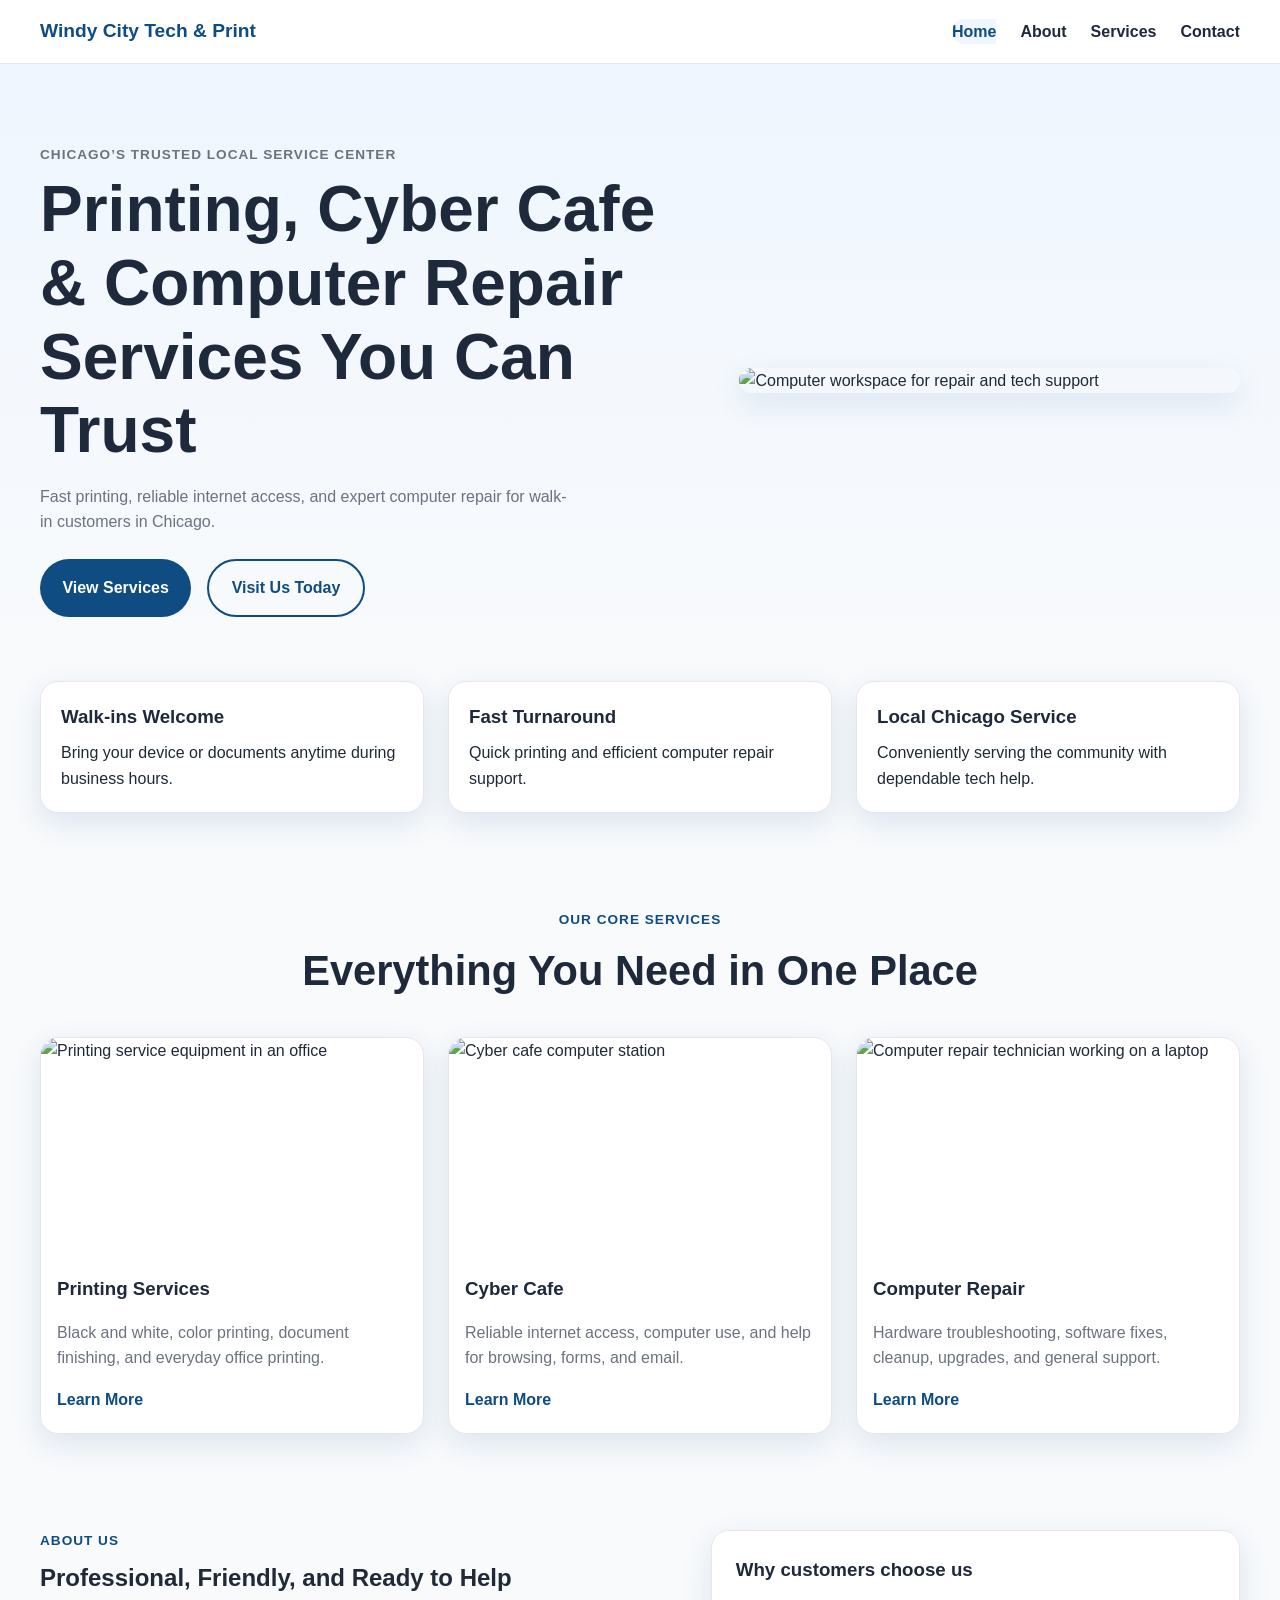
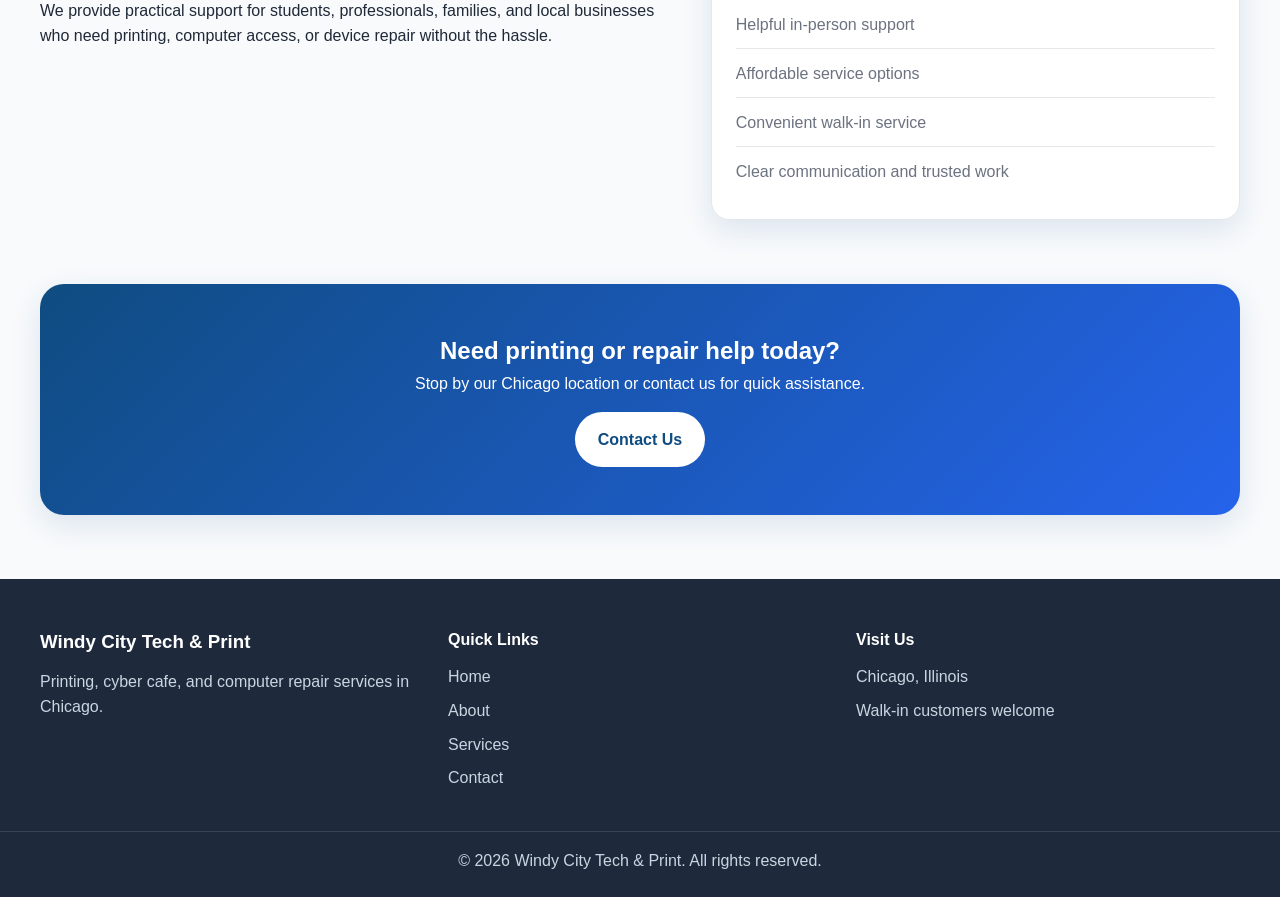
==== index.html @ e66b5e02 "first commit" ====
<!doctype html>
<html lang="en">
  <head>
    <meta charset="UTF-8" />
    <meta name="viewport" content="width=device-width, initial-scale=1.0" />
    <meta
      name="description"
      content="Windy City Tech & Print offers printing, cyber cafe access, and computer repair services in Chicago. Walk-in customers welcome."
    />
    <title>
      Windy City Tech & Print | Printing, Cyber Cafe & Computer Repair
    </title>
    <link rel="stylesheet" href="css/style.css" />
    <script src="js/main.js" defer></script>
  </head>
  <body>
    <header class="header">
      <div class="container nav-container">
        <a href="index.html" class="logo">Windy City Tech & Print</a>

        <button
          class="menu-toggle"
          aria-label="Toggle navigation"
          aria-expanded="false"
        >
          ☰
        </button>

        <nav class="nav">
          <a href="index.html" class="active">Home</a>
          <a href="about.html">About</a>
          <a href="services.html">Services</a>
          <a href="contact.html">Contact</a>
        </nav>
      </div>
    </header>

    <main>
      <section class="hero">
        <div class="container hero-content">
          <div class="hero-text">
            <p class="tagline">Chicago’s trusted local service center</p>
            <h1>
              Printing, Cyber Cafe & Computer Repair Services You Can Trust
            </h1>
            <p>
              Fast printing, reliable internet access, and expert computer
              repair for walk-in customers in Chicago.
            </p>
            <div class="hero-buttons">
              <a href="services.html" class="btn btn-primary">View Services</a>
              <a href="contact.html" class="btn btn-secondary"
                >Visit Us Today</a
              >
            </div>
          </div>

          <div class="hero-image">
            <img
              src="https://images.unsplash.com/photo-1516321318423-f06f85e504b3?auto=format&fit=crop&w=1200&q=80"
              alt="Computer workspace for repair and tech support"
            />
          </div>
        </div>
      </section>

      <section class="trust-bar">
        <div class="container trust-grid">
          <div class="trust-item">
            <h3>Walk-ins Welcome</h3>
            <p>Bring your device or documents anytime during business hours.</p>
          </div>
          <div class="trust-item">
            <h3>Fast Turnaround</h3>
            <p>Quick printing and efficient computer repair support.</p>
          </div>
          <div class="trust-item">
            <h3>Local Chicago Service</h3>
            <p>Conveniently serving the community with dependable tech help.</p>
          </div>
        </div>
      </section>

      <section class="services-preview">
        <div class="container">
          <div class="section-heading">
            <p class="tagline">Our core services</p>
            <h2>Everything You Need in One Place</h2>
          </div>

          <div class="service-grid">
            <article class="service-card">
              <img
                src="https://images.unsplash.com/photo-1516321497487-e288fb19713f?auto=format&fit=crop&w=900&q=80"
                alt="Printing service equipment in an office"
              />
              <h3>Printing Services</h3>
              <p>
                Black and white, color printing, document finishing, and
                everyday office printing.
              </p>
              <a href="services.html">Learn More</a>
            </article>

            <article class="service-card">
              <img
                src="https://images.unsplash.com/photo-1498050108023-c5249f4df085?auto=format&fit=crop&w=900&q=80"
                alt="Cyber cafe computer station"
              />
              <h3>Cyber Cafe</h3>
              <p>
                Reliable internet access, computer use, and help for browsing,
                forms, and email.
              </p>
              <a href="services.html">Learn More</a>
            </article>

            <article class="service-card">
              <img
                src="https://images.unsplash.com/photo-1581092160607-ee22621dd758?auto=format&fit=crop&w=900&q=80"
                alt="Computer repair technician working on a laptop"
              />
              <h3>Computer Repair</h3>
              <p>
                Hardware troubleshooting, software fixes, cleanup, upgrades, and
                general support.
              </p>
              <a href="services.html">Learn More</a>
            </article>
          </div>
        </div>
      </section>

      <section class="about-preview">
        <div class="container about-grid">
          <div>
            <p class="tagline">About us</p>
            <h2>Professional, Friendly, and Ready to Help</h2>
            <p>
              We provide practical support for students, professionals,
              families, and local businesses who need printing, computer access,
              or device repair without the hassle.
            </p>
          </div>
          <div class="about-box">
            <h3>Why customers choose us</h3>
            <ul>
              <li>Helpful in-person support</li>
              <li>Affordable service options</li>
              <li>Convenient walk-in service</li>
              <li>Clear communication and trusted work</li>
            </ul>
          </div>
        </div>
      </section>

      <section class="cta-section">
        <div class="container cta-box">
          <h2>Need printing or repair help today?</h2>
          <p>
            Stop by our Chicago location or contact us for quick assistance.
          </p>
          <a href="contact.html" class="btn btn-primary">Contact Us</a>
        </div>
      </section>
    </main>

    <footer class="footer">
      <div class="container footer-grid">
        <div>
          <h3>Windy City Tech & Print</h3>
          <p>Printing, cyber cafe, and computer repair services in Chicago.</p>
        </div>
        <div>
          <h4>Quick Links</h4>
          <a href="index.html">Home</a>
          <a href="about.html">About</a>
          <a href="services.html">Services</a>
          <a href="contact.html">Contact</a>
        </div>
        <div>
          <h4>Visit Us</h4>
          <p>Chicago, Illinois</p>
          <p>Walk-in customers welcome</p>
        </div>
      </div>
      <div class="footer-bottom">
        <p>&copy; 2026 Windy City Tech & Print. All rights reserved.</p>
      </div>
    </footer>
  </body>
</html>
---- css/style.css ----
:root {
  --primary: #0f4c81;
  --primary-dark: #0b3d68;
  --secondary: #1e293b;
  --accent: #f59e0b;
  --bg: #f8fafc;
  --white: #ffffff;
  --text: #1f2937;
  --muted: #6b7280;
  --border: #e5e7eb;
  --shadow: 0 10px 30px rgba(15, 76, 129, 0.12);
  --radius: 18px;
  --container: 1200px;
}

* {
  margin: 0;
  padding: 0;
  box-sizing: border-box;
}

html {
  scroll-behavior: smooth;
}

body {
  font-family: Arial, Helvetica, sans-serif;
  background: var(--bg);
  color: var(--text);
  line-height: 1.6;
}

img {
  max-width: 100%;
  display: block;
}

a {
  text-decoration: none;
  color: inherit;
}

.container {
  width: min(100% - 2rem, var(--container));
  margin-inline: auto;
}

.tagline {
  color: var(--primary);
  font-weight: 700;
  text-transform: uppercase;
  letter-spacing: 1px;
  font-size: 0.85rem;
  margin-bottom: 0.5rem;
}

.section-heading {
  text-align: center;
  margin-bottom: 2rem;
}

.section-heading h2 {
  font-size: clamp(1.6rem, 4vw, 2.6rem);
  color: var(--secondary);
}

.header {
  position: sticky;
  top: 0;
  z-index: 1000;
  background: rgba(255, 255, 255, 0.96);
  backdrop-filter: blur(10px);
  border-bottom: 1px solid var(--border);
}

.nav-container {
  display: flex;
  align-items: center;
  justify-content: space-between;
  padding: 1rem 0;
  position: relative;
}

.logo {
  font-size: 1.2rem;
  font-weight: 800;
  color: var(--primary);
}

.menu-toggle {
  width: 44px;
  height: 44px;
  border: 0;
  border-radius: 10px;
  background: var(--primary);
  color: var(--white);
  font-size: 1.25rem;
  cursor: pointer;
}

.nav {
  position: absolute;
  top: 72px;
  left: 1rem;
  right: 1rem;
  display: none;
  flex-direction: column;
  background: var(--white);
  border: 1px solid var(--border);
  border-radius: 14px;
  box-shadow: var(--shadow);
  overflow: hidden;
}

.nav.open {
  display: flex;
}

.nav a {
  padding: 1rem;
  border-bottom: 1px solid var(--border);
  font-weight: 600;
  color: var(--secondary);
}

.nav a:last-child {
  border-bottom: 0;
}

.nav a:hover,
.nav a.active {
  background: #eff6ff;
  color: var(--primary);
}

.hero {
  padding: 3.5rem 0 2rem;
  background: linear-gradient(180deg, #eff6ff 0%, var(--bg) 100%);
}

.hero-content {
  display: grid;
  gap: 2rem;
  align-items: center;
}

.hero-text h1 {
  font-size: clamp(2rem, 5vw, 4rem);
  line-height: 1.15;
  color: var(--secondary);
  margin-bottom: 1rem;
}

.hero-text p {
  color: var(--muted);
  max-width: 60ch;
}

.hero-buttons {
  display: flex;
  flex-wrap: wrap;
  gap: 1rem;
  margin-top: 1.5rem;
}

.btn {
  display: inline-flex;
  align-items: center;
  justify-content: center;
  padding: 0.9rem 1.4rem;
  border-radius: 999px;
  font-weight: 700;
  transition: 0.3s ease;
}

.btn-primary {
  background: var(--primary);
  color: var(--white);
}

.btn-primary:hover {
  background: var(--primary-dark);
}

.btn-secondary {
  border: 2px solid var(--primary);
  color: var(--primary);
  background: transparent;
}

.btn-secondary:hover {
  background: var(--primary);
  color: var(--white);
}

.hero-image img {
  width: 100%;
  border-radius: var(--radius);
  box-shadow: var(--shadow);
  object-fit: cover;
}

.trust-bar,
.services-preview,
.about-preview,
.contact-section,
.page-section {
  padding: 2rem 0 4rem;
}

.trust-grid,
.service-grid,
.about-grid,
.contact-grid,
.footer-grid {
  display: grid;
  gap: 1.5rem;
}

.trust-item,
.service-card,
.about-box,
.contact-box,
.form-box,
.info-box {
  background: var(--white);
  border: 1px solid var(--border);
  border-radius: var(--radius);
  box-shadow: var(--shadow);
}

.trust-item {
  padding: 1.25rem;
}

.trust-item h3,
.service-card h3,
.about-box h3,
.contact-box h3,
.form-box h3,
.info-box h3 {
  color: var(--secondary);
  margin-bottom: 0.5rem;
}

.service-card {
  overflow: hidden;
}

.service-card img {
  width: 100%;
  height: 220px;
  object-fit: cover;
}

.service-card h3 {
  padding: 1rem 1rem 0.5rem;
}

.service-card p {
  padding: 0 1rem 1rem;
  color: var(--muted);
}

.service-card a {
  display: inline-block;
  margin: 0 1rem 1.25rem;
  color: var(--primary);
  font-weight: 700;
}

.about-grid {
  align-items: start;
}

.about-box {
  padding: 1.5rem;
}

.about-box ul {
  list-style: none;
  margin-top: 1rem;
}

.about-box li {
  padding: 0.7rem 0;
  border-bottom: 1px solid var(--border);
  color: var(--muted);
}

.about-box li:last-child {
  border-bottom: 0;
}

.cta-section {
  padding: 0 0 4rem;
}

.cta-box {
  background: linear-gradient(135deg, var(--primary), #2563eb);
  color: var(--white);
  text-align: center;
  padding: 2rem;
  border-radius: 24px;
  box-shadow: var(--shadow);
}

.cta-box h2,
.cta-box p {
  color: var(--white);
}

.cta-box .btn {
  margin-top: 1rem;
  background: var(--white);
  color: var(--primary);
}

.cta-box .btn:hover {
  background: #e2e8f0;
}

.contact-grid {
  align-items: start;
}

.contact-box,
.form-box {
  padding: 1.5rem;
}

.contact-list {
  list-style: none;
  margin-top: 1rem;
}

.contact-list li {
  padding: 0.7rem 0;
  border-bottom: 1px solid var(--border);
  color: var(--muted);
}

.contact-list li:last-child {
  border-bottom: 0;
}

.form-box form {
  display: grid;
  gap: 1rem;
}

input,
textarea,
select {
  width: 100%;
  padding: 0.9rem 1rem;
  border: 1px solid var(--border);
  border-radius: 12px;
  font: inherit;
  background: #fff;
  color: var(--text);
}

textarea {
  min-height: 150px;
  resize: vertical;
}

input:focus,
textarea:focus,
select:focus {
  outline: 2px solid rgba(15, 76, 129, 0.2);
  border-color: var(--primary);
}

button {
  font: inherit;
}

.footer {
  background: var(--secondary);
  color: var(--white);
  padding-top: 3rem;
}

.footer-grid {
  padding-bottom: 2rem;
}

.footer h3,
.footer h4 {
  margin-bottom: 0.75rem;
}

.footer a,
.footer p {
  display: block;
  color: #cbd5e1;
  margin-bottom: 0.5rem;
}

.footer-bottom {
  border-top: 1px solid rgba(255, 255, 255, 0.12);
  text-align: center;
  padding: 1rem 0;
  color: #cbd5e1;
}

@media (min-width: 768px) {
  .menu-toggle {
    display: none;
  }

  .nav {
    position: static;
    display: flex;
    flex-direction: row;
    gap: 1.5rem;
    background: transparent;
    border: 0;
    box-shadow: none;
  }

  .nav a {
    padding: 0;
    border-bottom: 0;
  }

  .hero-content {
    grid-template-columns: 1.2fr 0.9fr;
  }

  .trust-grid {
    grid-template-columns: repeat(3, 1fr);
  }

  .service-grid {
    grid-template-columns: repeat(3, 1fr);
  }

  .about-grid {
    grid-template-columns: 1.1fr 0.9fr;
  }

  .contact-grid {
    grid-template-columns: 0.85fr 1.15fr;
  }

  .footer-grid {
    grid-template-columns: repeat(3, 1fr);
  }
}

@media (min-width: 1024px) {
  .hero {
    padding-top: 5rem;
  }

  .cta-box {
    padding: 3rem;
  }
}

@media (prefers-reduced-motion: reduce) {
  * {
    scroll-behavior: auto;
    transition: none !important;
  }
}
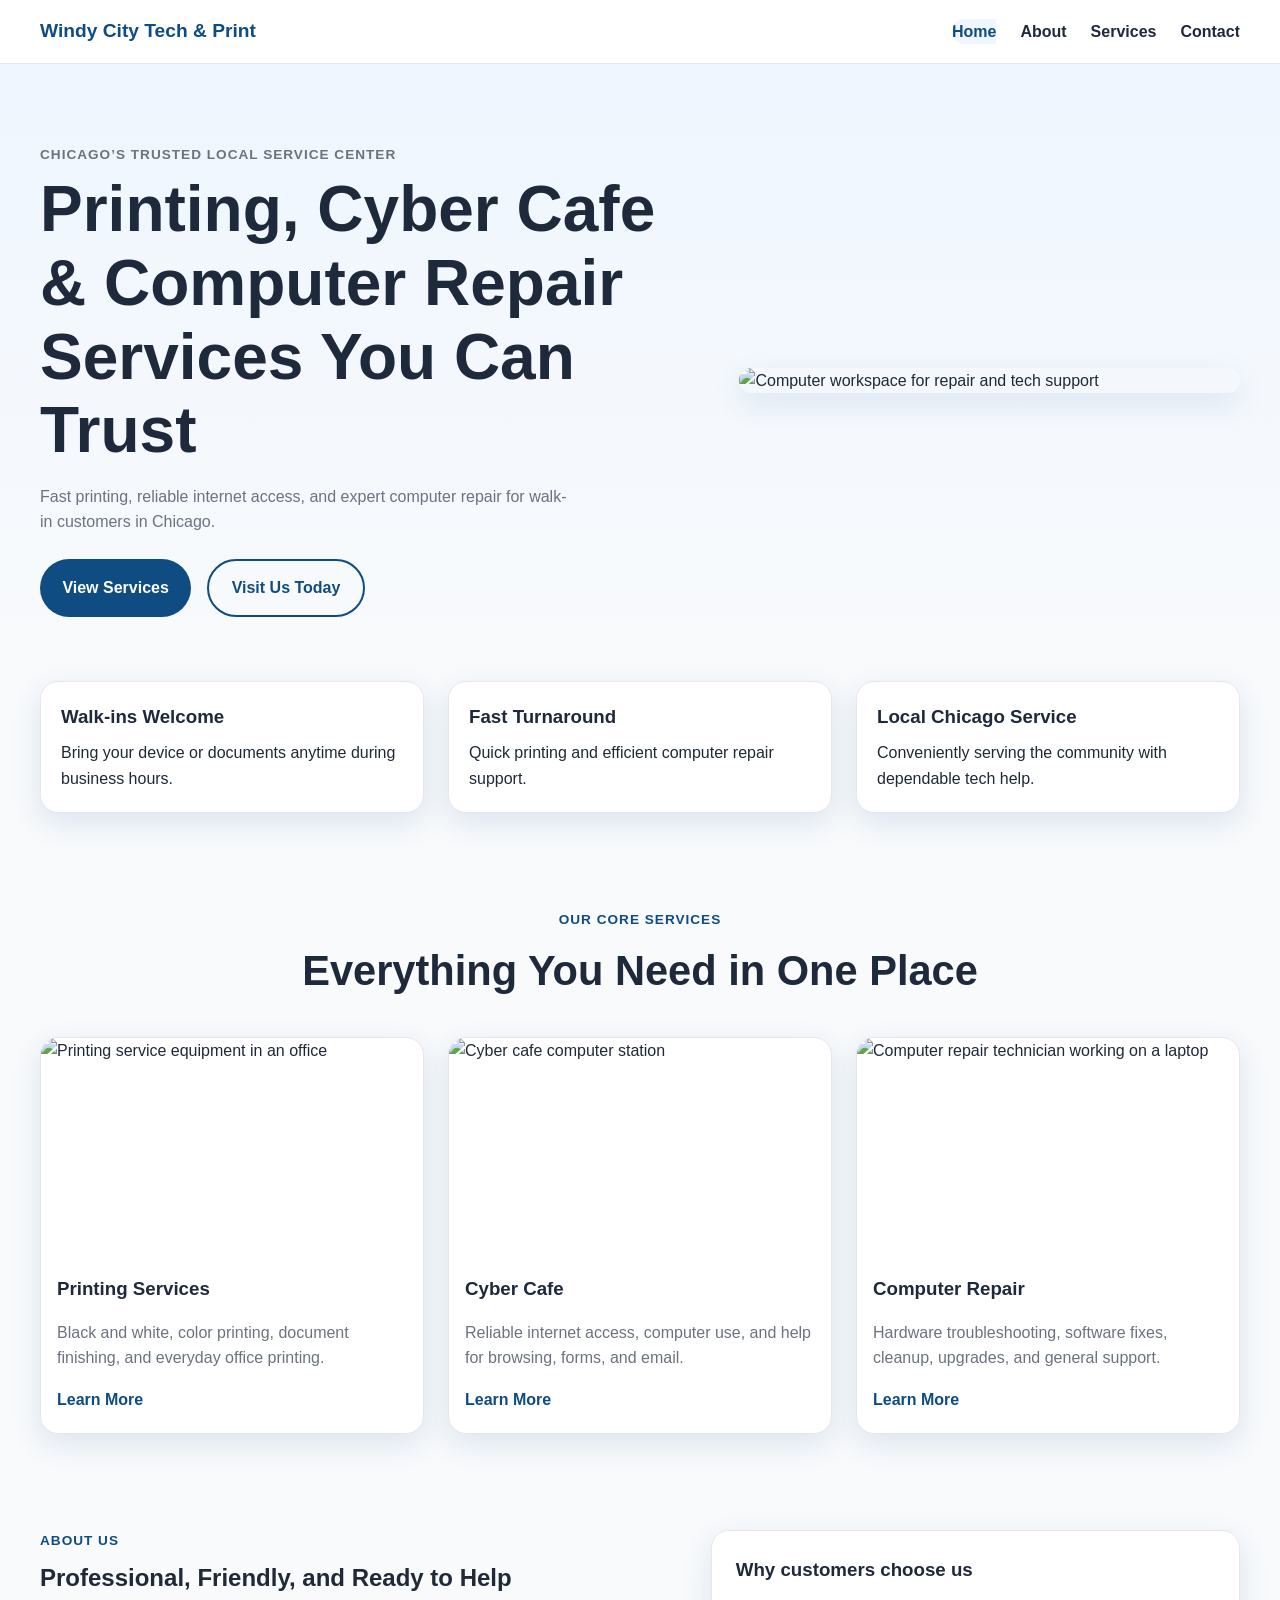
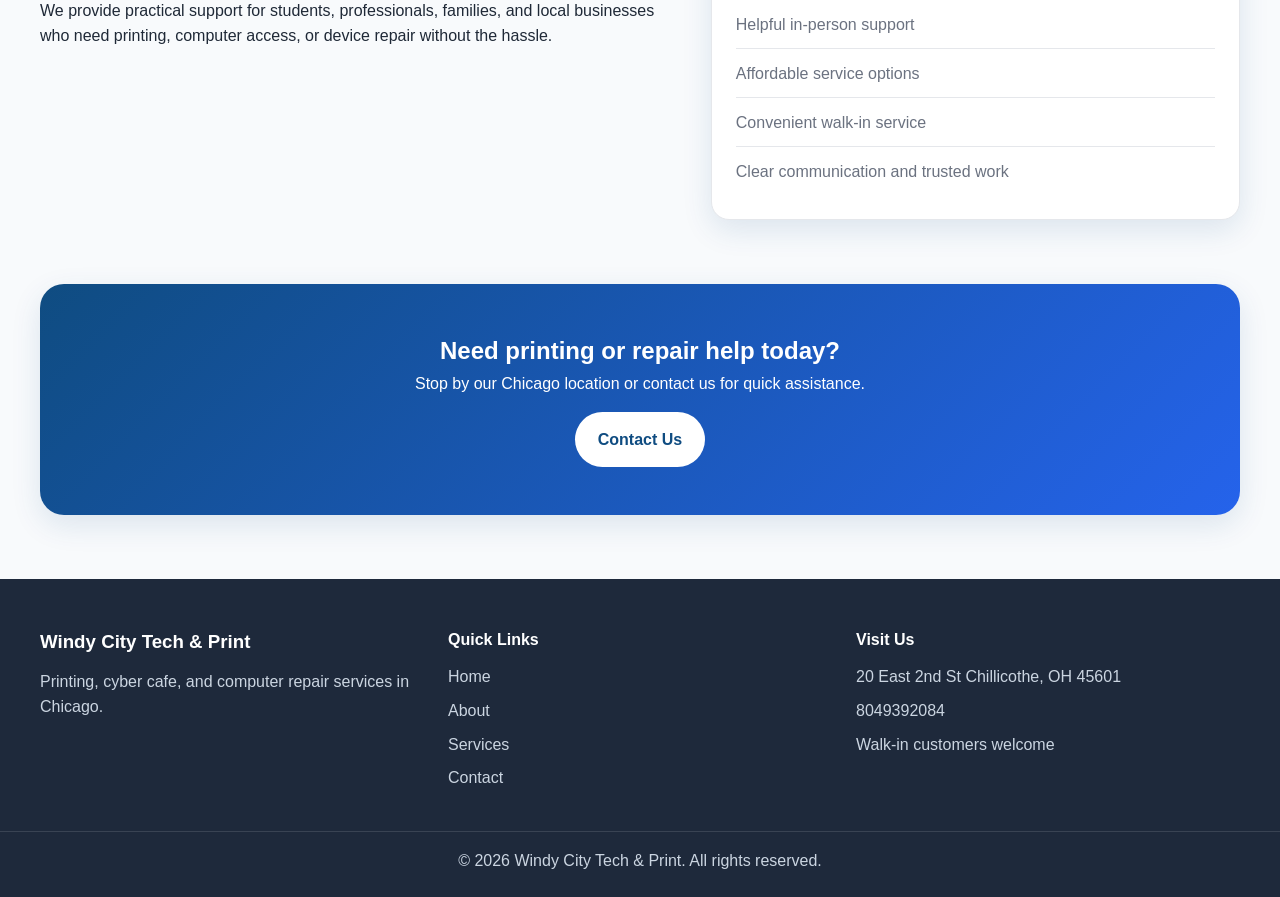
==== commit 2ea3799c: "first commit123" ====
--- a/index.html
+++ b/index.html
@@ -5,11 +5,9 @@
     <meta name="viewport" content="width=device-width, initial-scale=1.0" />
     <meta
       name="description"
-      content="Windy City Tech & Print offers printing, cyber cafe access, and computer repair services in Chicago. Walk-in customers welcome."
+      content="Windy City Tech & Print offers printing, cyber cafe access, and computer repair services in Chicago."
     />
-    <title>
-      Windy City Tech & Print | Printing, Cyber Cafe & Computer Repair
-    </title>
+    <title>Windy City Tech & Print | Home</title>
     <link rel="stylesheet" href="css/style.css" />
     <script src="js/main.js" defer></script>
   </head>
@@ -142,6 +140,7 @@
               or device repair without the hassle.
             </p>
           </div>
+
           <div class="about-box">
             <h3>Why customers choose us</h3>
             <ul>
@@ -180,7 +179,8 @@
         </div>
         <div>
           <h4>Visit Us</h4>
-          <p>Chicago, Illinois</p>
+          <p>20 East 2nd St Chillicothe, OH 45601</p>
+          <p>8049392084</p>
           <p>Walk-in customers welcome</p>
         </div>
       </div>
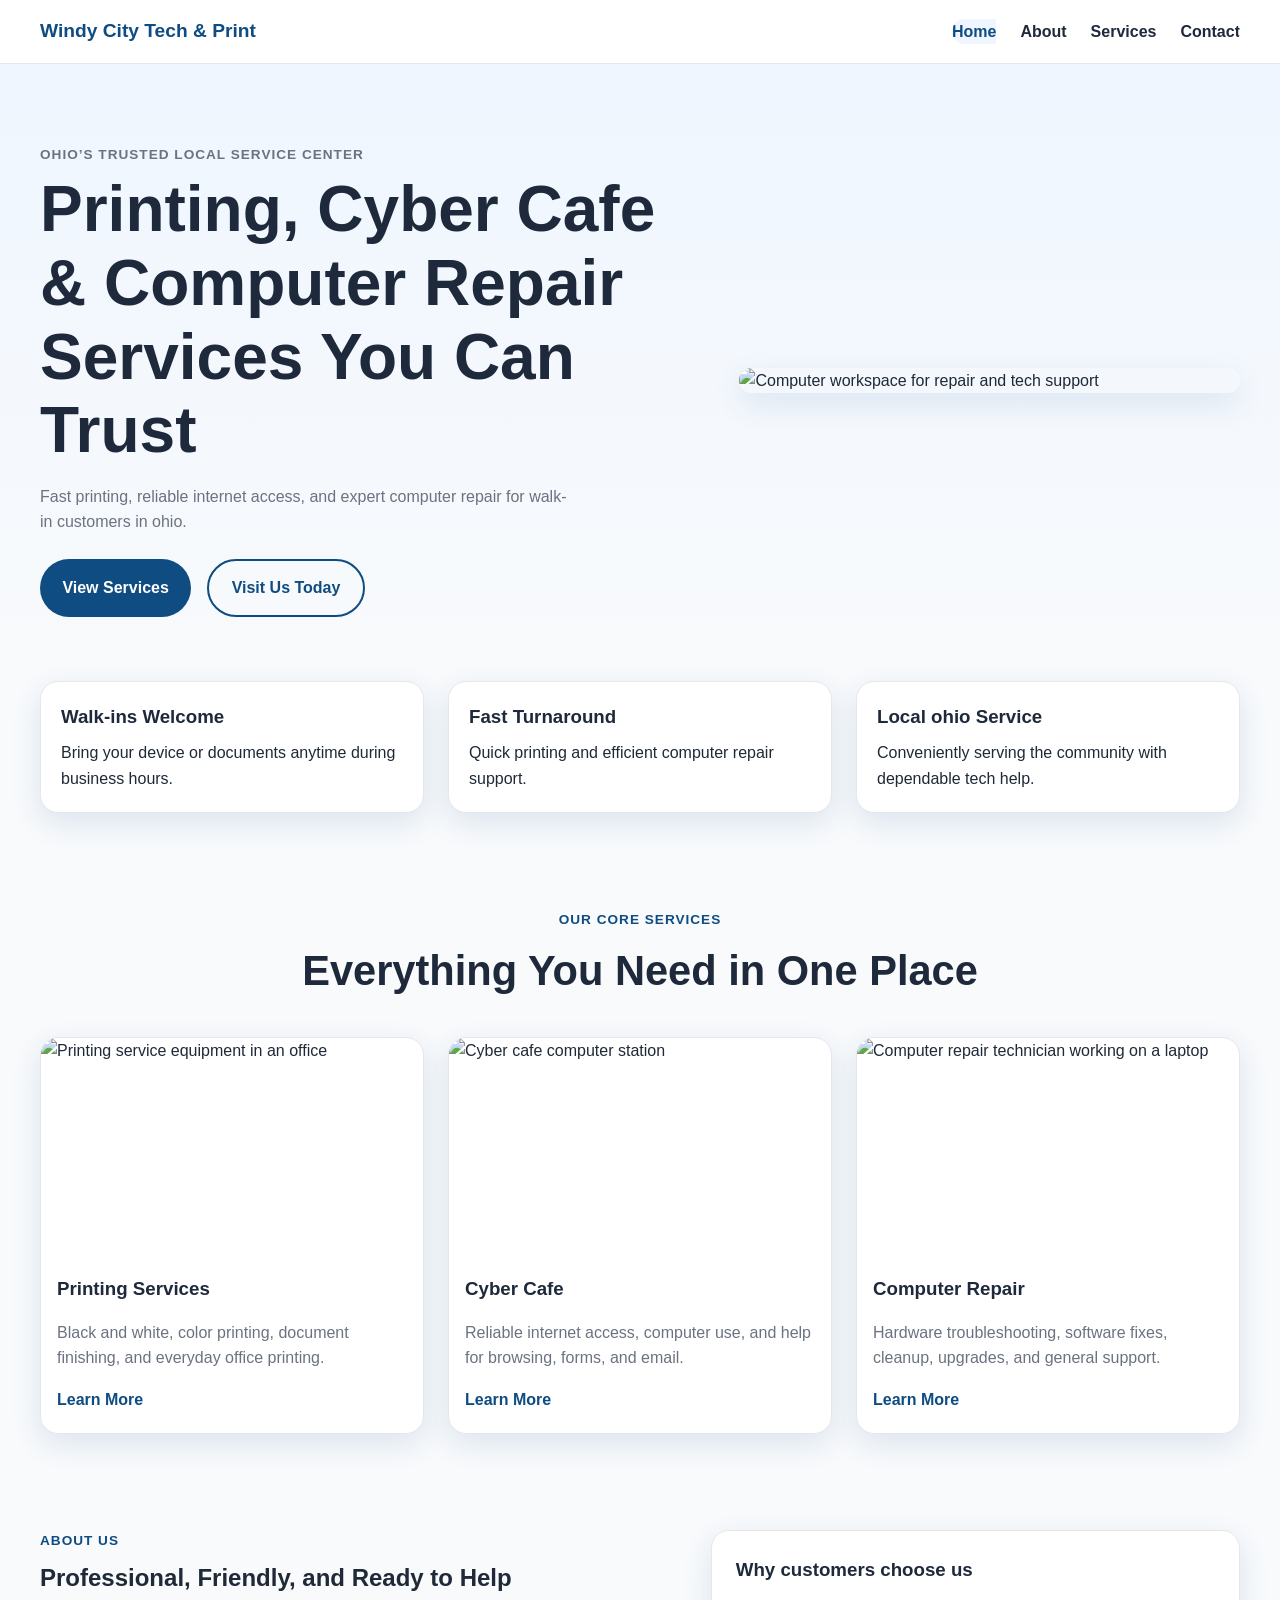
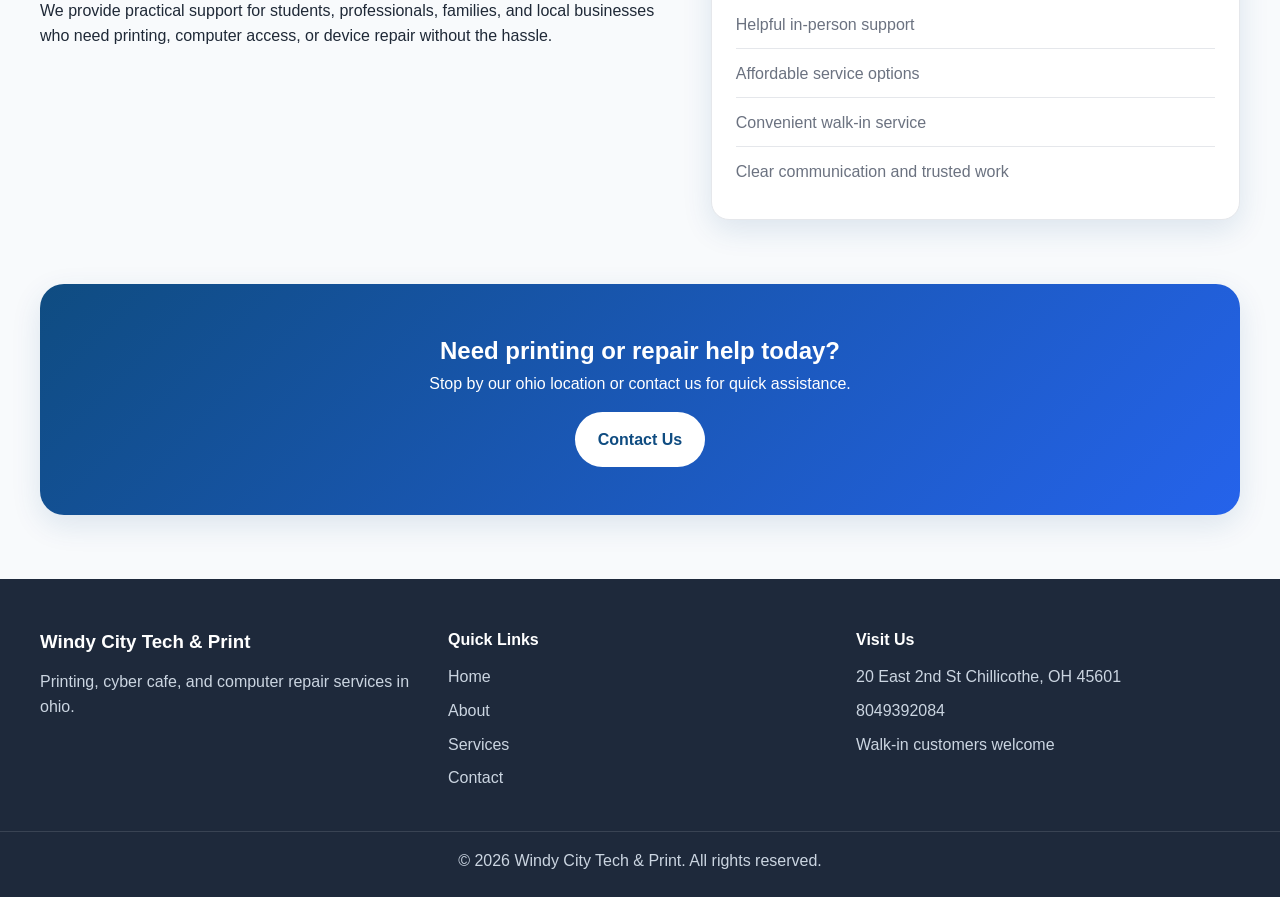
==== commit 76f7d0d4: "first commit123" ====
--- a/index.html
+++ b/index.html
@@ -5,7 +5,7 @@
     <meta name="viewport" content="width=device-width, initial-scale=1.0" />
     <meta
       name="description"
-      content="Windy City Tech & Print offers printing, cyber cafe access, and computer repair services in Chicago."
+      content="Windy City Tech & Print offers printing, cyber cafe access, and computer repair services in ohio."
     />
     <title>Windy City Tech & Print | Home</title>
     <link rel="stylesheet" href="css/style.css" />
@@ -37,13 +37,13 @@
       <section class="hero">
         <div class="container hero-content">
           <div class="hero-text">
-            <p class="tagline">Chicago’s trusted local service center</p>
+            <p class="tagline">ohio’s trusted local service center</p>
             <h1>
               Printing, Cyber Cafe & Computer Repair Services You Can Trust
             </h1>
             <p>
               Fast printing, reliable internet access, and expert computer
-              repair for walk-in customers in Chicago.
+              repair for walk-in customers in ohio.
             </p>
             <div class="hero-buttons">
               <a href="services.html" class="btn btn-primary">View Services</a>
@@ -73,7 +73,7 @@
             <p>Quick printing and efficient computer repair support.</p>
           </div>
           <div class="trust-item">
-            <h3>Local Chicago Service</h3>
+            <h3>Local ohio Service</h3>
             <p>Conveniently serving the community with dependable tech help.</p>
           </div>
         </div>
@@ -157,7 +157,7 @@
         <div class="container cta-box">
           <h2>Need printing or repair help today?</h2>
           <p>
-            Stop by our Chicago location or contact us for quick assistance.
+            Stop by our ohio location or contact us for quick assistance.
           </p>
           <a href="contact.html" class="btn btn-primary">Contact Us</a>
         </div>
@@ -168,7 +168,7 @@
       <div class="container footer-grid">
         <div>
           <h3>Windy City Tech & Print</h3>
-          <p>Printing, cyber cafe, and computer repair services in Chicago.</p>
+          <p>Printing, cyber cafe, and computer repair services in ohio.</p>
         </div>
         <div>
           <h4>Quick Links</h4>
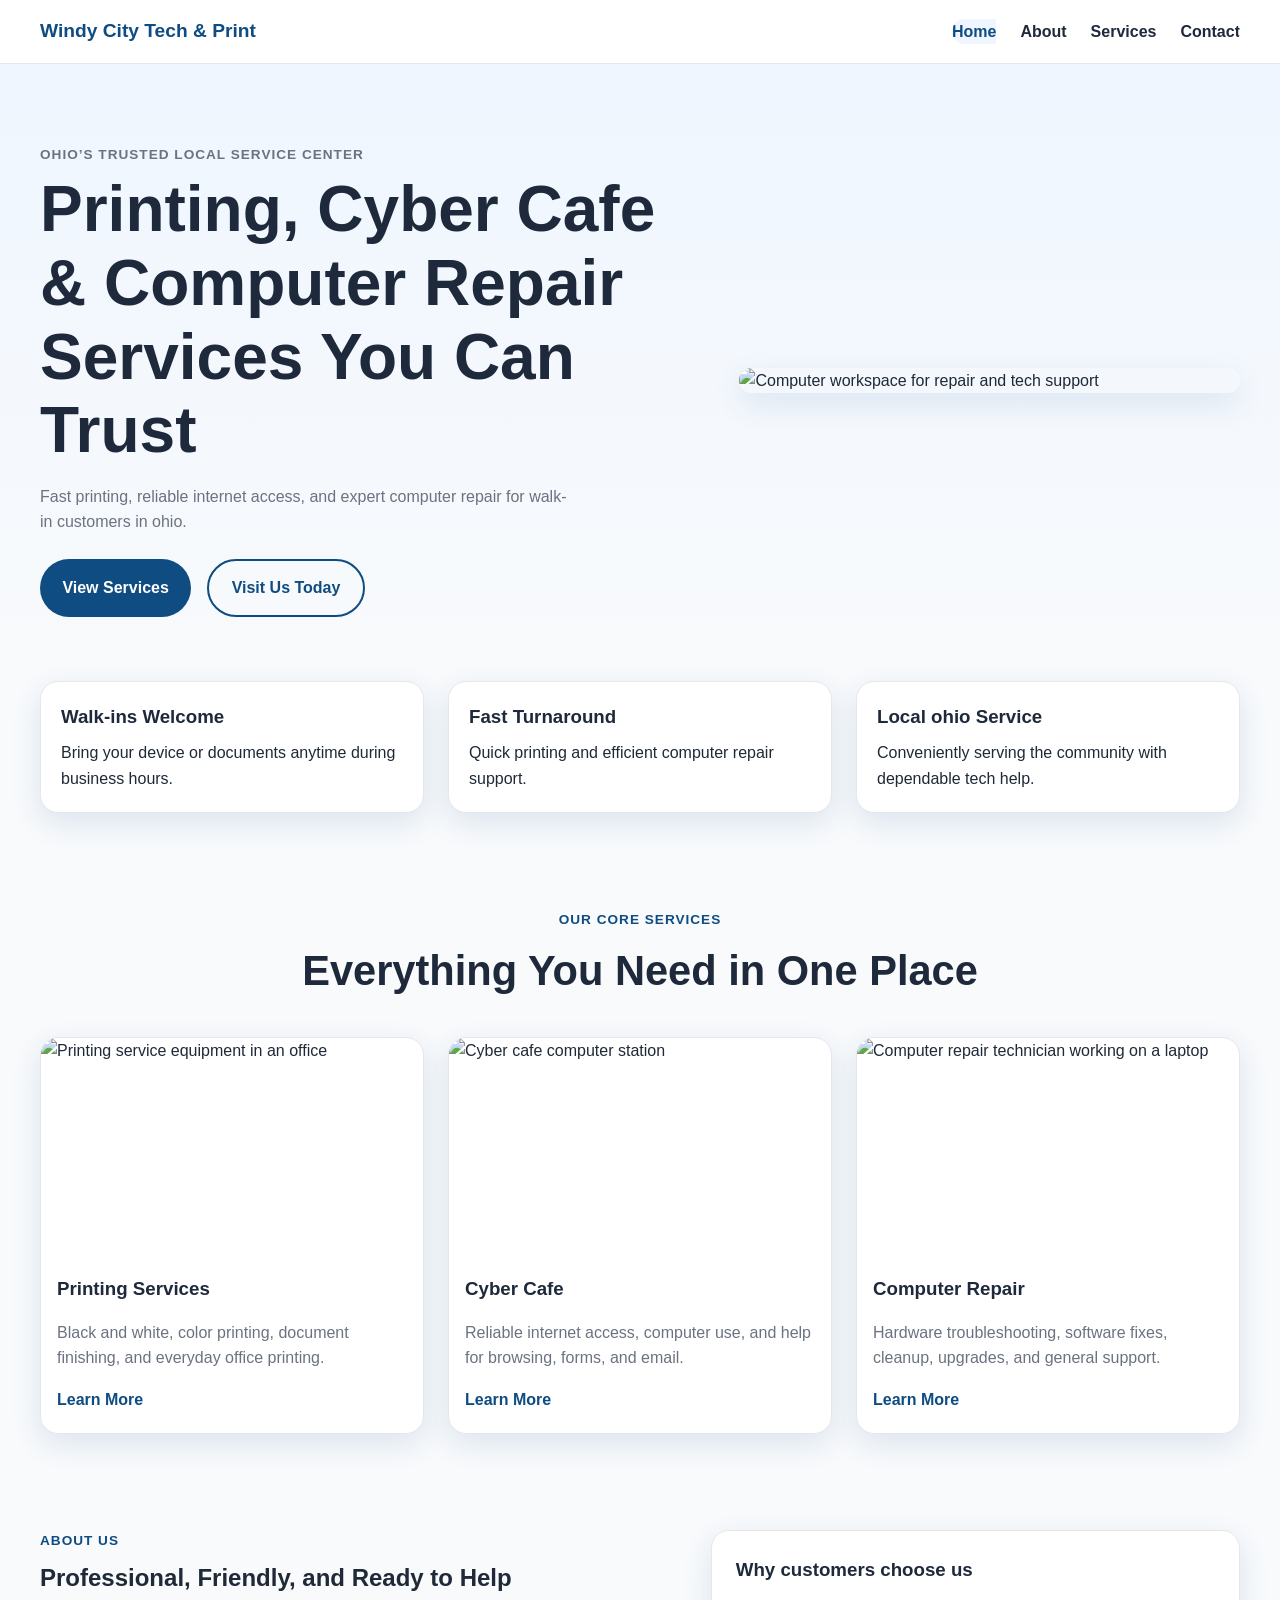
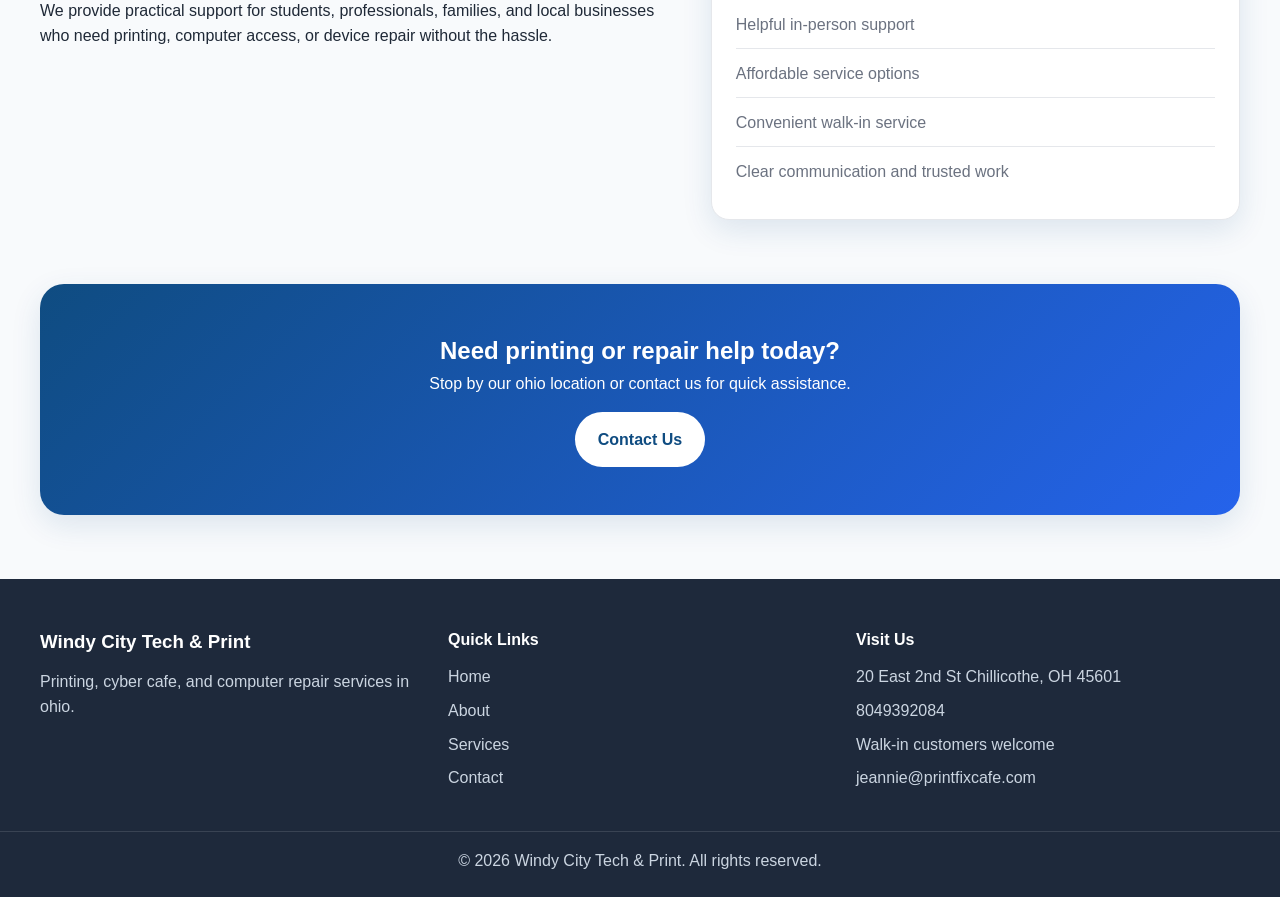
==== commit e176e870: "first commit123" ====
--- a/index.html
+++ b/index.html
@@ -156,9 +156,7 @@
       <section class="cta-section">
         <div class="container cta-box">
           <h2>Need printing or repair help today?</h2>
-          <p>
-            Stop by our ohio location or contact us for quick assistance.
-          </p>
+          <p>Stop by our ohio location or contact us for quick assistance.</p>
           <a href="contact.html" class="btn btn-primary">Contact Us</a>
         </div>
       </section>
@@ -182,6 +180,7 @@
           <p>20 East 2nd St Chillicothe, OH 45601</p>
           <p>8049392084</p>
           <p>Walk-in customers welcome</p>
+          <p>jeannie@printfixcafe.com</p>
         </div>
       </div>
       <div class="footer-bottom">
